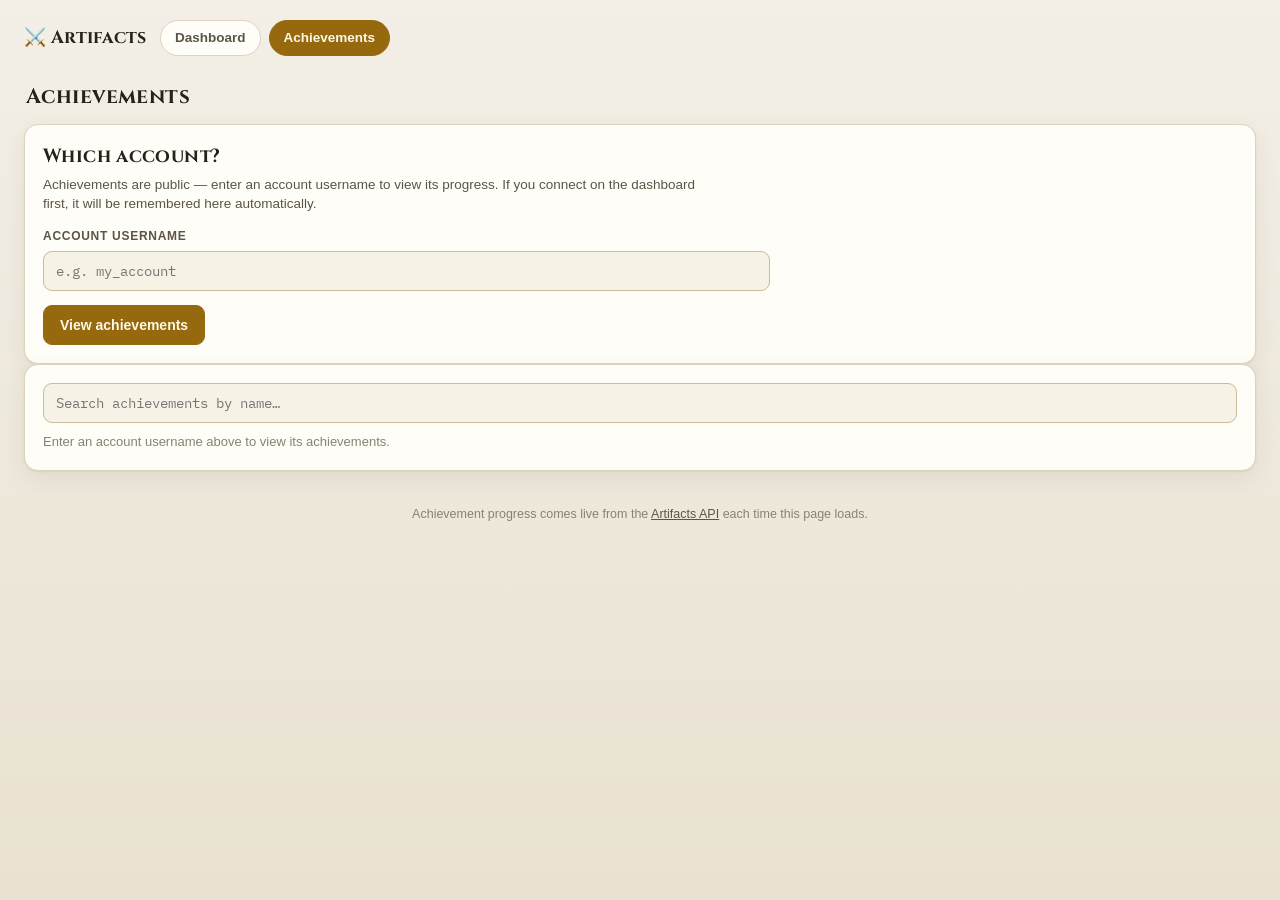
==== achievements.html @ 8bf21bf4 "Achievements page with cards, completion highlight, name search; site navbar" ====
<!doctype html>
<html lang="en">
  <head>
    <meta charset="utf-8" />
    <meta name="viewport" content="width=device-width, initial-scale=1, viewport-fit=cover" />
    <meta name="color-scheme" content="light dark" />
    <link rel="icon" href="data:," />
    <title>Artifacts Achievements</title>
    <link rel="preconnect" href="https://fonts.googleapis.com" />
    <link rel="preconnect" href="https://fonts.gstatic.com" crossorigin />
    <link href="https://fonts.googleapis.com/css2?family=Cinzel:wght@600;700&family=IBM+Plex+Mono:wght@400;500;600&display=swap" rel="stylesheet" />
    <link rel="stylesheet" href="./styles.css" />
  </head>
  <body>
    <div class="wrap">
      <nav class="site-nav" aria-label="Site">
        <span class="nav-brand">⚔️ Artifacts</span>
        <a href="./index.html" class="nav-link">Dashboard</a>
        <a href="./achievements.html" class="nav-link active" aria-current="page">Achievements</a>
      </nav>

      <div class="section-head">
        <h2>Achievements</h2>
        <span class="count" id="achCount"></span>
        <span class="spacer"></span>
        <span class="count" id="achPoints"></span>
      </div>

      <!-- Shown only when no account is saved from the dashboard -->
      <section class="panel hidden" id="accountPanel" aria-labelledby="accountHeading">
        <h2 id="accountHeading">Which account?</h2>
        <p class="sub">Achievements are public — enter an account username to view its progress.
          If you connect on the dashboard first, it will be remembered here automatically.</p>
        <div class="form-grid">
          <label class="field">
            <span>Account username</span>
            <input type="text" id="accountInput" autocomplete="off" spellcheck="false" placeholder="e.g. my_account" />
          </label>
        </div>
        <div class="actions">
          <button type="button" class="primary" id="accountBtn">View achievements</button>
        </div>
        <div class="banner" id="accountBanner" role="alert"></div>
      </section>

      <div class="panel ach-panel">
        <div class="bank-filters">
          <input type="text" id="achSearch" autocomplete="off" spellcheck="false"
                 placeholder="Search achievements by name…" aria-label="Search achievements by name" />
        </div>
        <div id="achContent">
          <div class="log-empty">Loading achievements…</div>
        </div>
      </div>

      <footer>
        Achievement progress comes live from the
        <a href="https://api.artifactsmmo.com/openapi.json" target="_blank" rel="noopener">Artifacts API</a>
        each time this page loads.
      </footer>
    </div>

    <script type="module" src="./js/achievements.js"></script>
  </body>
</html>
---- styles.css ----
:root {
  color-scheme: light;
  --bg: #f3efe6;
  --bg-deep: #e9e2d2;
  --surface: #fffdf7;
  --surface-2: #f7f2e6;
  --surface-3: #efe8d8;
  --ink: #262119;
  --ink-2: #5c5546;
  --ink-3: #8a8171;
  --line: #ddd3bd;
  --line-strong: #c9bb9c;
  --accent: #96690f;
  --accent-strong: #7c5507;
  --accent-soft: #f3e5c3;
  --gold: #b8860b;
  --hp: #3e7d3a;
  --hp-mid: #b07d10;
  --hp-low: #b23a2e;
  --xp: #2f6f8f;
  --cd: #8a5a12;
  --ready: #3e7d3a;
  --danger: #a93226;
  --danger-bg: #fbeae7;
  --ok-bg: #e9f2e4;
  --shadow: 0 1px 2px rgba(60, 48, 20, .07), 0 8px 24px rgba(60, 48, 20, .07);
  --radius: 14px;
}
@media (prefers-color-scheme: dark) {
  :root {
    color-scheme: dark;
    --bg: #16130e;
    --bg-deep: #100e0a;
    --surface: #211d16;
    --surface-2: #28231a;
    --surface-3: #2f2a1f;
    --ink: #ece5d3;
    --ink-2: #b3a98f;
    --ink-3: #857c68;
    --line: #3a3425;
    --line-strong: #4d4630;
    --accent: #dfa92e;
    --accent-strong: #f0bc45;
    --accent-soft: #3a2f14;
    --gold: #dfa92e;
    --hp: #6fbf63;
    --hp-mid: #dfa92e;
    --hp-low: #e0655a;
    --xp: #5ea8cc;
    --cd: #dfa92e;
    --ready: #6fbf63;
    --danger: #ef8a7d;
    --danger-bg: #3a1d18;
    --ok-bg: #22331c;
    --shadow: 0 1px 2px rgba(0,0,0,.4), 0 10px 28px rgba(0,0,0,.35);
  }
}
* { box-sizing: border-box; }
html { -webkit-text-size-adjust: 100%; }
body {
  margin: 0;
  background: linear-gradient(180deg, var(--bg) 0%, var(--bg-deep) 100%);
  background-attachment: fixed;
  color: var(--ink);
  font-family: ui-sans-system, -apple-system, "Segoe UI", Roboto, Helvetica, Arial, sans-serif;
  font-size: 15px;
  line-height: 1.45;
}
.mono { font-family: "IBM Plex Mono", ui-monospace, SFMono-Regular, Menlo, monospace; }
/* Full-bleed layout: use as much horizontal space as the viewport offers. */
.wrap { margin: 0; padding: 20px 24px 56px; }
@media (max-width: 640px) { .wrap { padding: 16px 12px 48px; } }

/* ---------- status strip ---------- */
.status-strip {
  display: flex; flex-wrap: wrap; gap: 8px; align-items: center;
  margin-bottom: 14px;
}
.pill {
  display: inline-flex; align-items: center; gap: 7px;
  background: var(--surface); border: 1px solid var(--line);
  border-radius: 999px; padding: 5px 12px; font-size: 12.5px; color: var(--ink-2);
}
.pill strong { color: var(--ink); font-weight: 600; }
.dot { width: 8px; height: 8px; border-radius: 50%; background: var(--ink-3); flex: none; }
.dot.on { background: var(--ready); box-shadow: 0 0 0 3px color-mix(in srgb, var(--ready) 22%, transparent); }
.dot.err { background: var(--danger); }
.strip-spacer { flex: 1; }
.updated { font-size: 12.5px; color: var(--ink-3); }

/* ---------- connection panel ---------- */
.panel {
  background: var(--surface); border: 1px solid var(--line); border-radius: var(--radius);
  box-shadow: var(--shadow); padding: 18px;
}
.panel h2 {
  font-family: "Cinzel", Georgia, serif; font-size: 19px; letter-spacing: .02em;
  margin: 0 0 4px;
}
.panel .sub { margin: 0 0 14px; color: var(--ink-2); font-size: 13.5px; max-width: 90ch; }
.panel .sub a { color: var(--accent-strong); }
.form-grid { display: grid; grid-template-columns: 1fr; gap: 12px; }
@media (min-width: 760px) {
  .form-grid { grid-template-columns: 1.6fr 1fr; }
}
label.field { display: block; }
label.field > span {
  display: block; font-size: 12px; font-weight: 600; letter-spacing: .06em;
  text-transform: uppercase; color: var(--ink-2); margin-bottom: 6px;
}
.input-row { display: flex; gap: 8px; }
input[type="text"], input[type="password"], select {
  width: 100%; min-width: 0; flex: 1;
  background: var(--surface-2); color: var(--ink);
  border: 1px solid var(--line-strong); border-radius: 9px;
  padding: 10px 12px; font-size: 14px; font-family: "IBM Plex Mono", ui-monospace, monospace;
}
select { font-family: inherit; cursor: pointer; }
input:focus-visible, button:focus-visible, summary:focus-visible {
  outline: 2px solid var(--accent); outline-offset: 2px;
}
.hint { font-size: 12.5px; color: var(--ink-3); margin-top: 6px; }
.actions { display: flex; flex-wrap: wrap; gap: 8px; margin-top: 14px; align-items: center; }
button {
  font: inherit; cursor: pointer; border-radius: 9px; border: 1px solid var(--line-strong);
  background: var(--surface-2); color: var(--ink); padding: 9px 16px; font-size: 14px; font-weight: 600;
}
button:hover { border-color: var(--accent); }
button:disabled { opacity: .55; cursor: default; }
button.primary { background: var(--accent); border-color: var(--accent); color: #fff8e7; }
@media (prefers-color-scheme: dark) { button.primary { color: #241a02; } }
button.primary:hover { background: var(--accent-strong); }
button.ghost { background: transparent; }
button.small { padding: 6px 11px; font-size: 13px; }
.toggle {
  display: inline-flex; align-items: center; gap: 8px; font-size: 13.5px; color: var(--ink-2);
  cursor: pointer; user-select: none; background: none; border: none; padding: 6px 4px; font-weight: 500;
}
.toggle .track {
  width: 36px; height: 20px; border-radius: 999px; background: var(--surface-3);
  border: 1px solid var(--line-strong); position: relative; flex: none; transition: background .15s;
}
.toggle .track::after {
  content: ""; position: absolute; top: 2px; left: 2px; width: 14px; height: 14px;
  border-radius: 50%; background: var(--ink-3); transition: left .15s, background .15s;
}
.toggle[aria-pressed="true"] .track { background: var(--accent-soft); }
.toggle[aria-pressed="true"] .track::after { left: 18px; background: var(--accent); }
.account-chip {
  display: none; margin-top: 14px; padding: 10px 12px; border-radius: 10px;
  background: var(--ok-bg); font-size: 13.5px; flex-wrap: wrap; gap: 6px 16px;
}
.account-chip.show { display: flex; }
.account-chip .mono { font-size: 13px; }

.banner {
  display: none; margin-top: 14px; border-radius: 10px; padding: 11px 13px; font-size: 14px;
}
.banner.show { display: block; }
.banner.error { background: var(--danger-bg); color: var(--danger); border: 1px solid color-mix(in srgb, var(--danger) 40%, transparent); }
.banner.info { background: var(--accent-soft); color: var(--ink); border: 1px solid var(--line-strong); }

/* ---------- section head ---------- */
.section-head {
  display: flex; flex-wrap: wrap; align-items: baseline; gap: 8px 14px; margin: 26px 2px 12px;
}
.section-head h2 { font-family: "Cinzel", Georgia, serif; font-size: 21px; margin: 0; letter-spacing: .02em; }
.section-head .count { color: var(--ink-2); font-size: 14px; }
.section-head .spacer { flex: 1; }

/* ---------- character cards ---------- */
.grid { display: grid; grid-template-columns: 1fr; gap: 16px; }
@media (min-width: 560px) { .grid { grid-template-columns: repeat(auto-fill, minmax(360px, 1fr)); } }
.card {
  background: var(--surface); border: 1px solid var(--line); border-radius: var(--radius);
  box-shadow: var(--shadow); padding: 16px; display: flex; flex-direction: column; gap: 13px;
  min-width: 0;
}
.card-top { display: flex; gap: 12px; align-items: center; min-width: 0; }
.avatar {
  width: 56px; height: 56px; border-radius: 12px; flex: none; position: relative; overflow: hidden;
  background: var(--accent-soft); border: 1px solid var(--line-strong);
  display: flex; align-items: center; justify-content: center;
  font-family: "Cinzel", Georgia, serif; font-weight: 700; font-size: 20px; color: var(--accent-strong);
}
.avatar img { position: absolute; inset: 0; width: 100%; height: 100%; object-fit: contain; image-rendering: pixelated; }
.card-id { min-width: 0; flex: 1; }
.card-name {
  font-family: "Cinzel", Georgia, serif; font-size: 19px; font-weight: 700; line-height: 1.15;
  overflow-wrap: anywhere;
}
.card-meta { color: var(--ink-2); font-size: 13px; display: flex; flex-wrap: wrap; gap: 4px 10px; margin-top: 2px; }
.lvl {
  flex: none; text-align: center; background: var(--surface-2); border: 1px solid var(--line);
  border-radius: 10px; padding: 5px 10px;
}
.lvl .n { font-family: "IBM Plex Mono", monospace; font-size: 18px; font-weight: 600; line-height: 1.1; }
.lvl .t { font-size: 10.5px; letter-spacing: .08em; text-transform: uppercase; color: var(--ink-3); }

.loc {
  display: flex; flex-wrap: wrap; gap: 6px; align-items: center;
  background: var(--surface-2); border: 1px solid var(--line); border-radius: 10px; padding: 8px 11px;
  font-size: 13.5px;
}
.loc .place { font-weight: 600; }
.loc .coords { color: var(--ink-2); }
.tag {
  font-size: 11px; font-weight: 600; letter-spacing: .05em; text-transform: uppercase;
  background: var(--surface-3); border: 1px solid var(--line); color: var(--ink-2);
  padding: 2px 7px; border-radius: 999px; flex: none;
}

.bar-row { display: grid; gap: 5px; }
/* Health + Combat XP share one row for vertical density. */
.bars-row { display: grid; grid-template-columns: 1fr 1fr; gap: 12px; }
@media (max-width: 520px) { .bars-row { grid-template-columns: 1fr; } }
.bar-head { display: flex; justify-content: space-between; align-items: baseline; font-size: 13px; }
.bar-head .lbl { font-weight: 600; display: inline-flex; gap: 6px; align-items: center; }
.bar-head .val { font-family: "IBM Plex Mono", monospace; font-size: 12.5px; color: var(--ink-2); }
.bar { height: 9px; border-radius: 999px; background: var(--surface-3); overflow: hidden; border: 1px solid var(--line); }
.bar > i { display: block; height: 100%; border-radius: 999px; transition: width .5s ease; }
.bar.hp > i { background: var(--hp); }
.bar.hp.mid > i { background: var(--hp-mid); }
.bar.hp.low > i { background: var(--hp-low); }
.bar.xp > i { background: var(--xp); }
.bar.cd > i { background: var(--cd); transition: width 1s linear; }

.cd-box {
  border: 1px solid var(--line); border-radius: 10px; padding: 9px 11px; background: var(--surface-2);
  display: grid; gap: 6px;
}
.cd-box.ready { background: var(--ok-bg); }
.cd-head { display: flex; justify-content: space-between; align-items: baseline; }
.cd-head .lbl { font-size: 12px; font-weight: 600; letter-spacing: .06em; text-transform: uppercase; color: var(--ink-2); }
.cd-time { font-family: "IBM Plex Mono", monospace; font-size: 17px; font-weight: 600; }
.cd-box.ready .cd-time { color: var(--ready); font-size: 14.5px; }
.cd-sub { font-size: 12.5px; color: var(--ink-3); }

.skill-sec > h3, .log-sec > h3 {
  font-size: 12px; font-weight: 700; letter-spacing: .07em; text-transform: uppercase;
  color: var(--ink-2); margin: 0 0 8px;
}
/* Two skill progress bars per row. */
.skills-grid { display: grid; grid-template-columns: 1fr 1fr; gap: 8px 18px; }
@media (max-width: 480px) { .skills-grid { grid-template-columns: 1fr; } }
.skill { display: grid; gap: 3px; padding: 5px 0; border-bottom: 1px dashed var(--line); align-items: center; min-width: 0; }
.skill-top { display: flex; justify-content: space-between; gap: 10px; align-items: baseline; }
.skill .nm { font-size: 13.5px; }
.skill .lv { font-family: "IBM Plex Mono", monospace; font-size: 13px; font-weight: 600; flex: none; }
.skill .bar { height: 5px; }
.skill .bar > i { background: var(--accent); }
.skill .xpv { font-size: 11.5px; color: var(--ink-3); font-family: "IBM Plex Mono", monospace; }

.task-line {
  font-size: 13.5px; background: var(--accent-soft); border: 1px solid var(--line);
  border-radius: 10px; padding: 8px 11px;
}
.task-line .mono { font-size: 12.5px; }

/* Recent activity (GET /my/logs, grouped per character). */
.log-list {
  display: grid; gap: 6px; max-height: 230px; overflow-y: auto; padding-right: 4px;
}
.log-row { display: flex; gap: 8px; align-items: baseline; font-size: 12.5px; min-width: 0; }
.log-time { color: var(--ink-3); flex: none; font-size: 11.5px; }
.log-desc { color: var(--ink-2); min-width: 0; }
.log-xp { color: var(--good); font-weight: 700; white-space: nowrap; }
.log-cd { color: var(--ink-2); font-size: 11.5px; white-space: nowrap; }
.log-empty { font-size: 13px; color: var(--ink-3); }

details.gear { border-top: 1px solid var(--line); padding-top: 10px; }
details.gear summary { cursor: pointer; font-size: 13.5px; font-weight: 600; color: var(--accent-strong); }
.gear-list { display: flex; flex-wrap: wrap; gap: 6px; margin-top: 9px; }
/* Equipped gear: icons only — the item name lives in the tooltip. */
.gear-item {
  display: inline-flex; align-items: center; justify-content: center;
  background: var(--surface-2); border: 1px solid var(--line); border-radius: 9px; padding: 4px;
  cursor: pointer;
}
.gear-item:hover { border-color: var(--accent); }
.gear-item img { width: 30px; height: 30px; object-fit: contain; image-rendering: pixelated; display: block; }
.inv-line { font-size: 12.5px; color: var(--ink-2); margin-top: 8px; }
.inv-sec { margin-top: 4px; }
.inv-grid {
  display: grid; grid-template-columns: repeat(auto-fill, minmax(64px, 1fr)); gap: 6px;
  margin-top: 8px;
}

/* ---------- bank ---------- */
.bank-panel { margin-bottom: 4px; }
.bank-filters { display: flex; gap: 10px; flex-wrap: wrap; margin-bottom: 10px; }
.bank-filters input[type="text"] { flex: 2 1 240px; }
/* Subtype filter tags (only subtypes present in the bank are shown). */
.type-tags { display: flex; flex-wrap: wrap; gap: 6px; margin-bottom: 12px; }
.typetag {
  font-size: 12.5px; font-weight: 600; padding: 5px 11px; border-radius: 999px;
  background: var(--surface-2); border: 1px solid var(--line); color: var(--ink-2);
  cursor: pointer;
}
.typetag:hover { border-color: var(--accent); }
.typetag .mono { font-size: 11.5px; opacity: .75; }
.typetag[aria-pressed="true"] { background: var(--accent); border-color: var(--accent); color: #fff8e7; }
.typetag[aria-pressed="true"] .mono { opacity: .85; }
@media (prefers-color-scheme: dark) { .typetag[aria-pressed="true"] { color: #241a02; } }
.bank-grid {
  display: grid; grid-template-columns: repeat(auto-fill, minmax(64px, 1fr)); gap: 6px;
  max-height: 440px; overflow-y: auto; padding-right: 4px;
}
/* Dense tiles: 20px icon + quantity; the name lives in the tooltip. */
.item-tile {
  background: var(--surface-2); border: 1px solid var(--line); border-radius: 8px;
  padding: 4px 2px; text-align: center; display: grid; gap: 1px; justify-items: center;
  min-width: 0; cursor: pointer;
}
.item-tile:hover { border-color: var(--accent); }
.item-tile img { width: 20px; height: 20px; object-fit: contain; image-rendering: pixelated; display: block; }
.item-qty { font-size: 11px; color: var(--ink-2); line-height: 1.2; }

/* ---------- item detail dialog ---------- */
.item-dialog {
  border: 1px solid var(--line-strong); border-radius: var(--radius);
  background: var(--surface); color: var(--ink);
  padding: 0; max-width: min(440px, calc(100vw - 32px)); width: 440px;
  box-shadow: var(--shadow);
}
.item-dialog::backdrop { background: rgba(0, 0, 0, 0.45); }
.dialog-head {
  display: flex; align-items: center; justify-content: space-between; gap: 12px;
  padding: 14px 16px 10px; border-bottom: 1px solid var(--line);
}
.dialog-head h3 { margin: 0; font-family: "Cinzel", Georgia, serif; font-size: 18px; }
.dialog-body { padding: 14px 16px 18px; display: grid; gap: 12px; }
.dialog-item-head { display: flex; gap: 12px; align-items: center; }
.dialog-item-head img { width: 48px; height: 48px; object-fit: contain; image-rendering: pixelated; flex: none; }
.dialog-item-name { font-size: 17px; font-weight: 700; }
.dialog-item-code { font-size: 12px; color: var(--ink-3); }
.dialog-tags { display: flex; flex-wrap: wrap; gap: 6px; }
.dialog-tiles { display: flex; flex-wrap: wrap; gap: 6px; }
.dialog-tiles .item-tile { width: 62px; flex: none; }

/* ---------- site nav ---------- */
.site-nav { display: flex; align-items: center; gap: 8px; margin-bottom: 16px; }
.nav-brand { font-family: "Cinzel", serif; font-weight: 700; font-size: 18px; margin-right: 6px; }
.nav-link {
  padding: 7px 14px; border-radius: 999px; border: 1px solid var(--line);
  color: var(--ink-2); text-decoration: none; font-weight: 600; font-size: 13.5px;
  background: var(--surface);
}
.nav-link:hover { border-color: var(--accent); }
.nav-link.active { background: var(--accent); border-color: var(--accent); color: #fff8e7; }
@media (prefers-color-scheme: dark) { .nav-link.active { color: #241a02; } }

/* ---------- achievements ---------- */
.ach-card { display: grid; gap: 9px; align-content: start; }
.ach-card.completed {
  border-color: var(--good);
  box-shadow: inset 0 0 0 1px var(--good);
  background: color-mix(in srgb, var(--good) 9%, var(--surface));
}
.ach-head { display: flex; justify-content: space-between; align-items: baseline; gap: 10px; }
.ach-name { margin: 0; font-size: 16px; }
.ach-points { color: var(--ink-2); font-size: 12.5px; white-space: nowrap; }
.ach-desc { margin: 0; font-size: 13.5px; color: var(--ink-2); }
.ach-objs { display: grid; gap: 8px; }
.ach-obj-top { display: flex; gap: 8px; align-items: baseline; font-size: 12.5px; margin-bottom: 4px; }
.ach-obj-target { font-weight: 600; }
.ach-obj-nums { margin-left: auto; color: var(--ink-2); }
.ach-rewards { display: flex; flex-wrap: wrap; gap: 8px; align-items: center; font-size: 12.5px; }
.ach-rewards-lbl { color: var(--ink-2); font-weight: 600; }
.ach-reward-item {
  display: inline-flex; align-items: center; gap: 4px;
  background: var(--surface-2); border: 1px solid var(--line); border-radius: 8px; padding: 2px 7px 2px 3px;
}
.ach-reward-item img { width: 20px; height: 20px; object-fit: contain; image-rendering: pixelated; display: block; }
.ach-done { color: var(--good); font-weight: 700; font-size: 13px; }
.dialog-desc { margin: 0; font-size: 14px; color: var(--ink-2); }
.dialog-sec h4 {
  font-size: 12px; font-weight: 700; letter-spacing: .07em; text-transform: uppercase;
  color: var(--ink-2); margin: 0 0 6px;
}
.fx-row { display: flex; justify-content: space-between; gap: 10px; font-size: 13.5px; padding: 3px 0; }
.fx-desc { font-size: 12.5px; color: var(--ink-3); margin: 0 0 4px; }

/* ---------- empty / loading ---------- */
.empty {
  border: 1.5px dashed var(--line-strong); border-radius: var(--radius);
  padding: 34px 20px; text-align: center; color: var(--ink-2); background: color-mix(in srgb, var(--surface) 55%, transparent);
}
.empty h3 { font-family: "Cinzel", Georgia, serif; color: var(--ink); margin: 0 0 6px; font-size: 18px; }
.empty p { margin: 0 auto; max-width: 52ch; font-size: 14px; }
.empty a { color: var(--accent-strong); }
.skeleton { border-radius: var(--radius); border: 1px solid var(--line); background: var(--surface); padding: 16px; display: grid; gap: 12px; }
.sk { border-radius: 8px; background: var(--surface-3); animation: pulse 1.3s ease-in-out infinite; }
@keyframes pulse { 0%,100% { opacity: .55; } 50% { opacity: 1; } }
@media (prefers-reduced-motion: reduce) {
  .sk { animation: none; }
  .bar > i { transition: none; }
}
footer { margin-top: 34px; font-size: 12.5px; color: var(--ink-3); text-align: center; }
footer a { color: var(--ink-2); }
.hidden { display: none !important; }
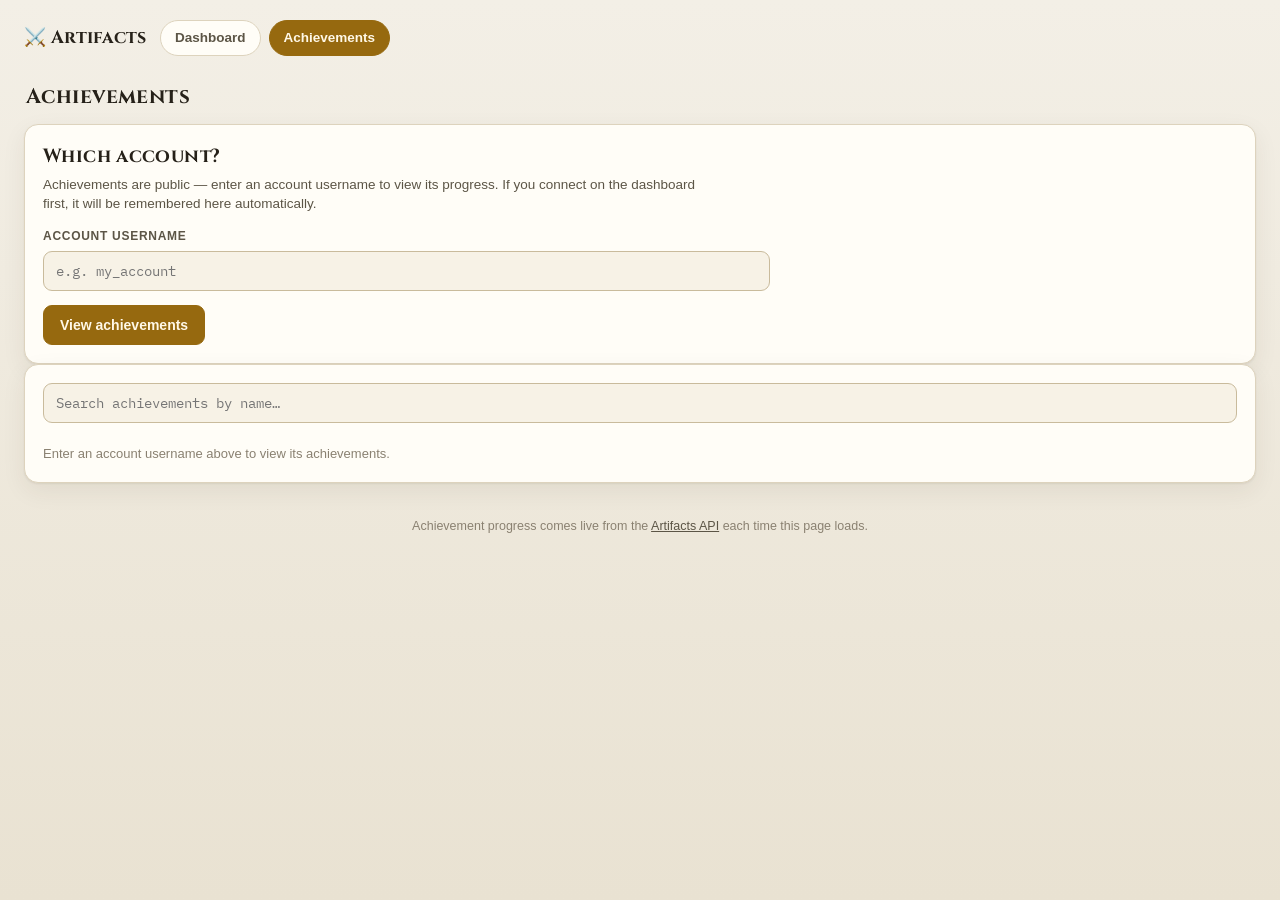
==== commit 77eeab4f: "Achievement quick filters (objective type + completed); clear buttons on search bars" ====
--- a/achievements.html
+++ b/achievements.html
@@ -45,9 +45,13 @@
 
       <div class="panel ach-panel">
         <div class="bank-filters">
-          <input type="text" id="achSearch" autocomplete="off" spellcheck="false"
-                 placeholder="Search achievements by name…" aria-label="Search achievements by name" />
+          <div class="search-wrap">
+            <input type="text" id="achSearch" autocomplete="off" spellcheck="false"
+                   placeholder="Search achievements by name…" aria-label="Search achievements by name" />
+            <button type="button" class="search-clear hidden" id="achSearchClear" aria-label="Clear search">✕</button>
+          </div>
         </div>
+        <div class="type-tags" id="achTags" role="group" aria-label="Filter achievements"></div>
         <div id="achContent">
           <div class="log-empty">Loading achievements…</div>
         </div>
--- a/styles.css
+++ b/styles.css
@@ -290,6 +290,15 @@
 .bank-panel { margin-bottom: 4px; }
 .bank-filters { display: flex; gap: 10px; flex-wrap: wrap; margin-bottom: 10px; }
 .bank-filters input[type="text"] { flex: 2 1 240px; }
+/* Search input with an inline clear (✕) button. */
+.bank-filters .search-wrap { flex: 2 1 240px; display: flex; position: relative; }
+.search-wrap input[type="text"] { flex: 1 1 auto; min-width: 0; padding-right: 34px; }
+.search-clear {
+  position: absolute; right: 6px; top: 50%; transform: translateY(-50%);
+  border: none; background: transparent; color: var(--ink-2); cursor: pointer;
+  font-size: 13px; line-height: 1; padding: 5px 7px; border-radius: 6px;
+}
+.search-clear:hover { color: var(--ink); background: var(--surface-2); }
 /* Subtype filter tags (only subtypes present in the bank are shown). */
 .type-tags { display: flex; flex-wrap: wrap; gap: 6px; margin-bottom: 12px; }
 .typetag {
@@ -362,6 +371,7 @@
 .ach-points { color: var(--ink-2); font-size: 12.5px; white-space: nowrap; }
 .ach-desc { margin: 0; font-size: 13.5px; color: var(--ink-2); }
 .ach-objs { display: grid; gap: 8px; }
+.ach-obj .bar > i { background: var(--accent); }
 .ach-obj-top { display: flex; gap: 8px; align-items: baseline; font-size: 12.5px; margin-bottom: 4px; }
 .ach-obj-target { font-weight: 600; }
 .ach-obj-nums { margin-left: auto; color: var(--ink-2); }
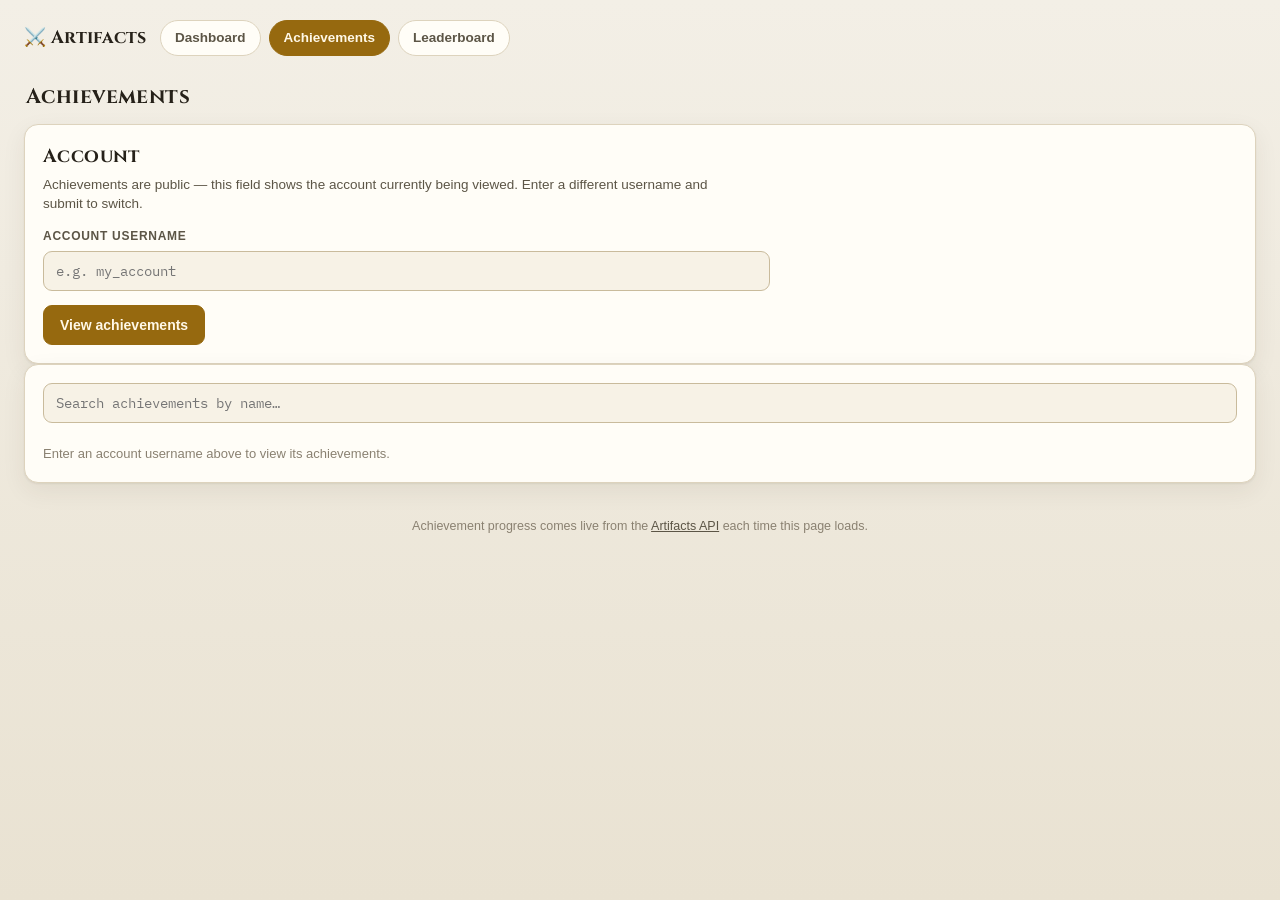
==== commit dc3660cc: "Accounts leaderboard page; achievements account field + ?account= links" ====
--- a/achievements.html
+++ b/achievements.html
@@ -17,6 +17,7 @@
         <span class="nav-brand">⚔️ Artifacts</span>
         <a href="./index.html" class="nav-link">Dashboard</a>
         <a href="./achievements.html" class="nav-link active" aria-current="page">Achievements</a>
+        <a href="./leaderboard.html" class="nav-link">Leaderboard</a>
       </nav>
 
       <div class="section-head">
@@ -26,11 +27,11 @@
         <span class="count" id="achPoints"></span>
       </div>
 
-      <!-- Shown only when no account is saved from the dashboard -->
-      <section class="panel hidden" id="accountPanel" aria-labelledby="accountHeading">
-        <h2 id="accountHeading">Which account?</h2>
-        <p class="sub">Achievements are public — enter an account username to view its progress.
-          If you connect on the dashboard first, it will be remembered here automatically.</p>
+      <!-- Account selector: shows the account being viewed; editable -->
+      <section class="panel" aria-labelledby="accountHeading">
+        <h2 id="accountHeading">Account</h2>
+        <p class="sub">Achievements are public — this field shows the account currently being
+          viewed. Enter a different username and submit to switch.</p>
         <div class="form-grid">
           <label class="field">
             <span>Account username</span>
--- a/styles.css
+++ b/styles.css
@@ -383,6 +383,18 @@
 }
 .ach-reward-item img { width: 20px; height: 20px; object-fit: contain; image-rendering: pixelated; display: block; }
 .ach-done { color: var(--good); font-weight: 700; font-size: 13px; }
+
+/* ---------- leaderboard ---------- */
+.lb-wrap { overflow-x: auto; }
+.lb-table { width: 100%; border-collapse: collapse; font-size: 13.5px; }
+.lb-table th, .lb-table td { padding: 7px 10px; text-align: left; border-bottom: 1px solid var(--line); white-space: nowrap; }
+.lb-table th { color: var(--ink-2); font-size: 12px; text-transform: uppercase; letter-spacing: .04em; }
+.lb-table th.num, .lb-table td.num { text-align: right; }
+.lb-table tbody tr { cursor: pointer; }
+.lb-table tbody tr:hover { background: var(--surface-2); }
+.lb-table tbody tr.own { background: color-mix(in srgb, var(--accent) 12%, transparent); }
+.lb-table a { color: var(--accent-strong); font-weight: 600; text-decoration: none; }
+.lb-table a:hover { text-decoration: underline; }
 .dialog-desc { margin: 0; font-size: 14px; color: var(--ink-2); }
 .dialog-sec h4 {
   font-size: 12px; font-weight: 700; letter-spacing: .07em; text-transform: uppercase;
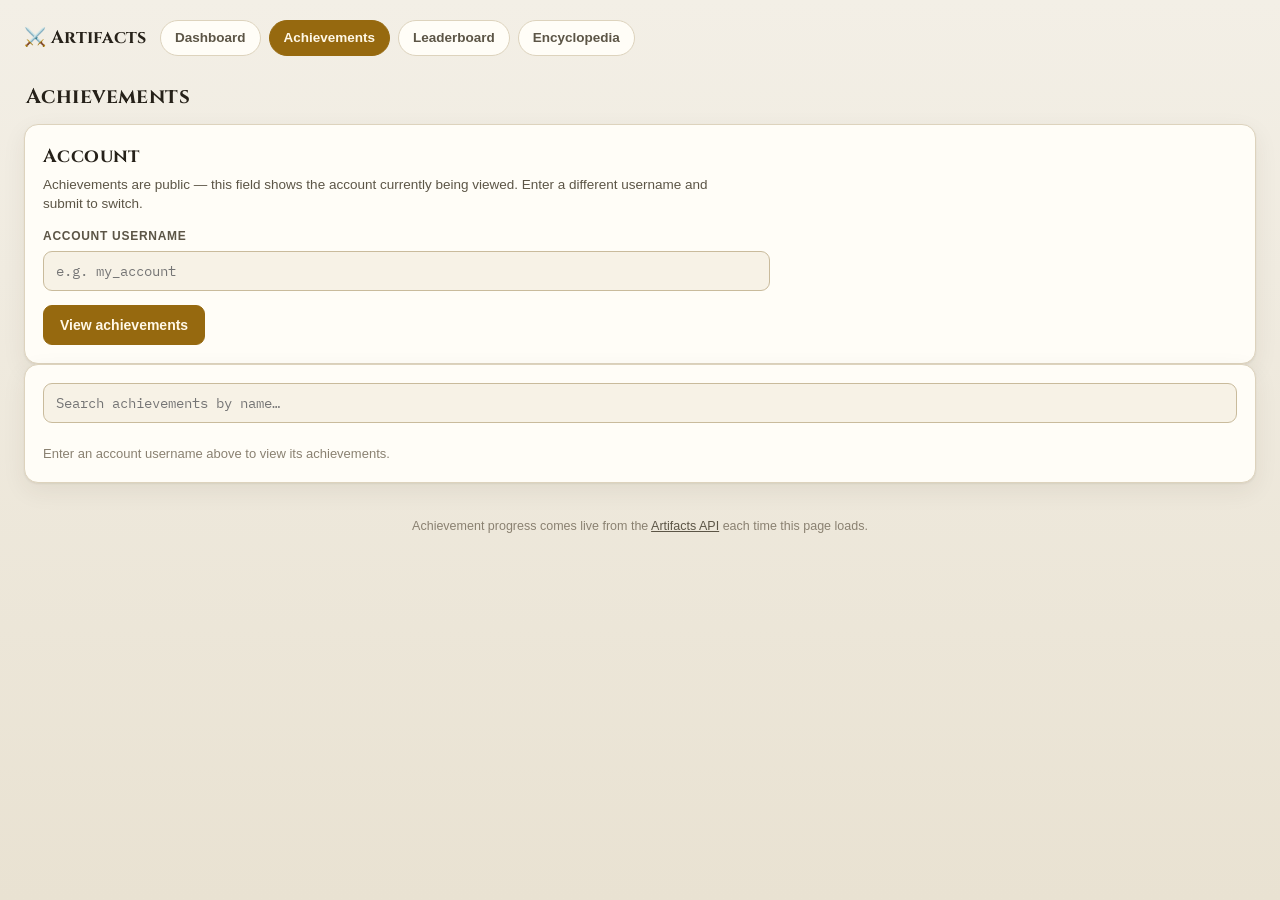
==== commit ed1887b2: "Add Encyclopedia page: all items and monsters with kind/type/subtype filters" ====
--- a/achievements.html
+++ b/achievements.html
@@ -4,7 +4,7 @@
     <meta charset="utf-8" />
     <meta name="viewport" content="width=device-width, initial-scale=1, viewport-fit=cover" />
     <meta name="color-scheme" content="light dark" />
-    <link rel="icon" href="data:," />
+    <link rel="icon" type="image/png" href="https://artifactsmmo.com/images/monsters/chicken.png" />
     <title>Artifacts Achievements</title>
     <link rel="preconnect" href="https://fonts.googleapis.com" />
     <link rel="preconnect" href="https://fonts.gstatic.com" crossorigin />
@@ -18,6 +18,7 @@
         <a href="./index.html" class="nav-link">Dashboard</a>
         <a href="./achievements.html" class="nav-link active" aria-current="page">Achievements</a>
         <a href="./leaderboard.html" class="nav-link">Leaderboard</a>
+        <a href="./encyclopedia.html" class="nav-link">Encyclopedia</a>
       </nav>
 
       <div class="section-head">
--- a/styles.css
+++ b/styles.css
@@ -347,6 +347,29 @@
 .dialog-tiles { display: flex; flex-wrap: wrap; gap: 6px; }
 .dialog-tiles .item-tile { width: 62px; flex: none; }
 
+/* ---------- active events ---------- */
+.events-list { display: grid; gap: 12px; }
+.event-row { display: grid; gap: 2px; padding-bottom: 12px; border-bottom: 1px solid var(--line); }
+.event-row:last-child { padding-bottom: 0; border-bottom: none; }
+.event-name { font-weight: 700; font-size: 15.5px; }
+.event-code { font-size: 12px; color: var(--ink-3); font-weight: 400; }
+.event-meta { font-size: 13.5px; color: var(--ink-2); }
+
+/* ---------- pi logs ---------- */
+.pi-state { font-size: 13px; color: var(--ink-2); margin-bottom: 10px; }
+.pi-state .mono { color: var(--ink); }
+.pi-autoscroll {
+  display: inline-flex; align-items: center; gap: 5px;
+  font-size: 12.5px; color: var(--ink-2); cursor: pointer; user-select: none;
+}
+.pi-autoscroll input { accent-color: var(--accent); margin: 0; }
+.pi-logs {
+  margin: 0; background: #000; color: #fff; border: 1px solid #000; border-radius: 10px;
+  font-family: "IBM Plex Mono", monospace; font-size: 12px; line-height: 1.5;
+  padding: 12px 14px; max-height: 380px; overflow: auto;
+  white-space: pre-wrap; word-break: break-word;
+}
+
 /* ---------- site nav ---------- */
 .site-nav { display: flex; align-items: center; gap: 8px; margin-bottom: 16px; }
 .nav-brand { font-family: "Cinzel", serif; font-weight: 700; font-size: 18px; margin-right: 6px; }
@@ -368,6 +391,7 @@
 }
 .ach-head { display: flex; justify-content: space-between; align-items: baseline; gap: 10px; }
 .ach-name { margin: 0; font-size: 16px; }
+.ach-code { font-size: 12px; color: var(--ink-3); margin-top: 2px; }
 .ach-points { color: var(--ink-2); font-size: 12.5px; white-space: nowrap; }
 .ach-desc { margin: 0; font-size: 13.5px; color: var(--ink-2); }
 .ach-objs { display: grid; gap: 8px; }
@@ -400,6 +424,19 @@
   font-size: 12px; font-weight: 700; letter-spacing: .07em; text-transform: uppercase;
   color: var(--ink-2); margin: 0 0 6px;
 }
+.json-sec { min-width: 0; }
+.json-sec summary {
+  font-size: 12px; font-weight: 700; letter-spacing: .07em; text-transform: uppercase;
+  color: var(--ink-2); cursor: pointer;
+}
+.json-sec summary:hover { color: var(--ink); }
+.item-json {
+  margin: 8px 0 0; background: var(--surface-2); border: 1px solid var(--line);
+  border-radius: 8px; padding: 10px 12px; max-height: 280px; max-width: 100%;
+  box-sizing: border-box; overflow-y: auto; overflow-x: hidden;
+  font-family: "IBM Plex Mono", monospace; font-size: 11.5px; line-height: 1.5;
+  white-space: pre-wrap; overflow-wrap: anywhere; color: var(--ink);
+}
 .fx-row { display: flex; justify-content: space-between; gap: 10px; font-size: 13.5px; padding: 3px 0; }
 .fx-desc { font-size: 12.5px; color: var(--ink-3); margin: 0 0 4px; }
 
@@ -421,3 +458,72 @@
 footer { margin-top: 34px; font-size: 12.5px; color: var(--ink-3); text-align: center; }
 footer a { color: var(--ink-2); }
 .hidden { display: none !important; }
+
+/* ---------- Characters Summary ---------- */
+.summary-panel { padding: 10px 12px; }
+.summary-grid {
+  display: grid; gap: 8px;
+  grid-template-columns: repeat(auto-fit, minmax(300px, 1fr));
+}
+.summary-row {
+  display: flex; gap: 10px; align-items: flex-start; min-width: 0;
+  padding: 8px 10px; border: 1px solid var(--line); border-radius: 10px;
+  background: var(--surface-2);
+}
+.summary-cd { position: relative; width: 40px; height: 40px; flex: none; }
+.summary-cd svg { width: 40px; height: 40px; transform: rotate(-90deg); }
+.cd-ring-bg { fill: none; stroke: var(--line); stroke-width: 4; }
+.cd-ring-fg { fill: none; stroke: var(--cd); stroke-width: 4; stroke-linecap: round; }
+.summary-cd.ready .cd-ring-fg { stroke: var(--ready); }
+.summary-cd-label {
+  position: absolute; inset: 0; display: flex; align-items: center; justify-content: center;
+  font-family: "IBM Plex Mono", ui-monospace, monospace; font-size: 10px;
+}
+.summary-body { min-width: 0; flex: 1; }
+.summary-name { font-weight: 600; font-size: 13.5px; line-height: 1.3; }
+.summary-name .mono { color: var(--ink-2); font-weight: 400; font-size: 12px; }
+.summary-etas { display: flex; flex-wrap: wrap; gap: 2px 10px; margin-top: 1px; font-size: 12.5px; color: var(--ink-2); }
+.sum-eta b { color: var(--ink); font-weight: 600; }
+.sum-none { color: var(--ink-3); }
+
+/* ---------- Seasonal Offerings ---------- */
+.offerings-panel { padding: 12px 14px; }
+.offerings-meta {
+  display: flex; flex-wrap: wrap; gap: 4px 16px;
+  font-size: 13px; color: var(--ink-2); margin-bottom: 10px;
+}
+.offerings-meta strong { color: var(--ink); font-weight: 600; }
+.offerings-grid {
+  display: grid; gap: 10px;
+  grid-template-columns: repeat(auto-fit, minmax(280px, 1fr));
+}
+.off-cat {
+  border: 1px solid var(--line); border-radius: 10px;
+  background: var(--surface-2); padding: 8px 10px; min-width: 0;
+}
+.off-cat-head {
+  display: flex; justify-content: space-between; align-items: baseline;
+  margin-bottom: 6px;
+}
+.off-cat-head h3 { margin: 0; font-size: 14.5px; }
+.off-cat-head .count { color: var(--ink-2); font-size: 12px; }
+.off-row {
+  display: flex; gap: 8px; align-items: center; min-width: 0;
+  padding: 4px 0; border-top: 1px solid var(--line);
+}
+.off-row:first-of-type { border-top: none; }
+.off-bracket { font-size: 12px; color: var(--ink-2); white-space: nowrap; min-width: 64px; }
+.off-row .item-tile { flex: none; }
+.off-detail { min-width: 0; flex: 1; font-size: 12.5px; color: var(--ink-2); }
+.off-favor { color: var(--ink); }
+
+/* ---------- encyclopedia ---------- */
+.ency-panel { padding: 12px 14px; }
+.ency-filters { margin-bottom: 12px; }
+.ency-filter-group { display: flex; gap: 10px; align-items: baseline; margin-top: 8px; }
+.ency-filter-label { font-size: 12.5px; font-weight: 600; color: var(--ink-2); flex: none; min-width: 52px; }
+.ency-filter-group .type-tags { margin-bottom: 0; }
+.ency-grid {
+  display: grid; grid-template-columns: repeat(auto-fill, minmax(64px, 1fr)); gap: 6px;
+}
+.ency-grid .item-qty { display: none; }
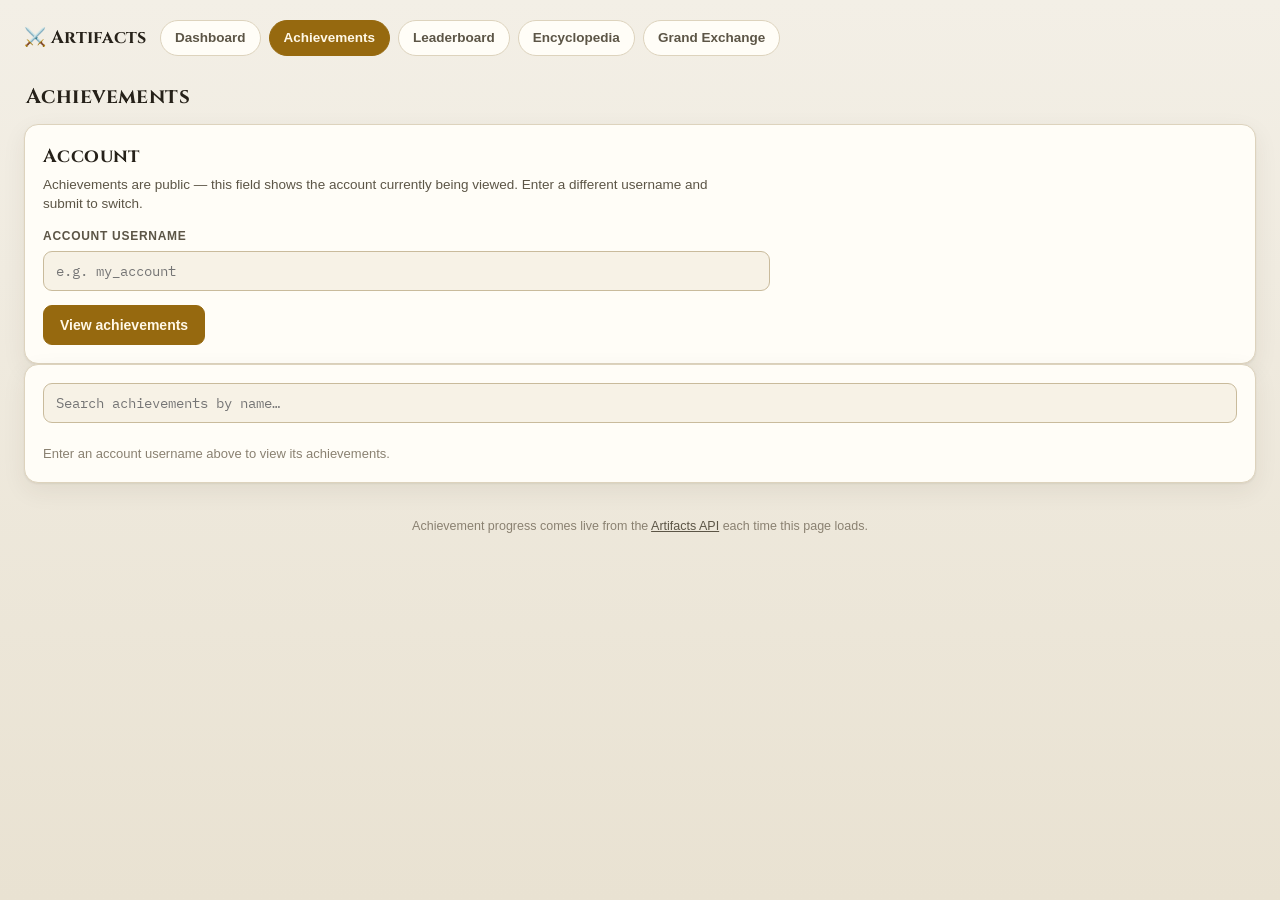
==== commit 14e3c21a: "Add Grand Exchange page: buy/sell order book with partial item-code search" ====
--- a/achievements.html
+++ b/achievements.html
@@ -19,6 +19,7 @@
         <a href="./achievements.html" class="nav-link active" aria-current="page">Achievements</a>
         <a href="./leaderboard.html" class="nav-link">Leaderboard</a>
         <a href="./encyclopedia.html" class="nav-link">Encyclopedia</a>
+        <a href="./grandexchange.html" class="nav-link">Grand Exchange</a>
       </nav>
 
       <div class="section-head">
--- a/styles.css
+++ b/styles.css
@@ -524,6 +524,44 @@
 .ency-filter-label { font-size: 12.5px; font-weight: 600; color: var(--ink-2); flex: none; min-width: 52px; }
 .ency-filter-group .type-tags { margin-bottom: 0; }
 .ency-grid {
-  display: grid; grid-template-columns: repeat(auto-fill, minmax(64px, 1fr)); gap: 6px;
-}
-.ency-grid .item-qty { display: none; }
+  display: grid; grid-template-columns: repeat(auto-fill, minmax(180px, 1fr)); gap: 8px;
+}
+.ency-card {
+  display: flex; align-items: center; gap: 10px; min-width: 0;
+  background: var(--surface-2); border: 1px solid var(--line); border-radius: 8px;
+  padding: 6px 10px; cursor: pointer;
+}
+.ency-card:hover { border-color: var(--accent); }
+.ency-card img {
+  width: 30px; height: 30px; object-fit: contain; image-rendering: pixelated;
+  flex: none; display: block;
+}
+.ency-card-text { min-width: 0; flex: 1; }
+.ency-card-name {
+  font-size: 12.5px; color: var(--ink);
+  white-space: nowrap; overflow: hidden; text-overflow: ellipsis;
+}
+.ency-card-lvl { font-size: 11px; color: var(--ink-2); }
+
+/* ---------- grand exchange ---------- */
+.ge-panel { padding: 12px 14px; }
+.ge-controls { display: flex; gap: 12px; align-items: center; flex-wrap: wrap; margin-bottom: 10px; }
+.ge-search { flex: 1; min-width: 220px; }
+.ge-controls .type-tags { margin-bottom: 0; }
+.ge-note { font-size: 12.5px; color: var(--ink-2); margin-bottom: 8px; }
+.ge-list { display: flex; flex-direction: column; }
+.ge-row {
+  display: grid; gap: 10px; align-items: center;
+  grid-template-columns: 40px minmax(120px, 1fr) 64px 110px 110px minmax(80px, 1fr) 44px;
+  padding: 6px 4px; border-top: 1px solid var(--line); font-size: 13px;
+}
+.ge-row:first-child { border-top: none; }
+.ge-row .item-tile { width: 36px; padding: 3px 2px; background: none; border: none; }
+.ge-row .item-tile:hover { border: none; background: var(--surface-2); }
+.ge-row .item-tile img { width: 30px; height: 30px; }
+.ge-name { min-width: 0; white-space: nowrap; overflow: hidden; text-overflow: ellipsis; }
+.ge-qty { color: var(--ink-2); }
+.ge-price, .ge-total { text-align: right; }
+.ge-per { font-size: 10.5px; color: var(--ink-2); }
+.ge-seller { min-width: 0; white-space: nowrap; overflow: hidden; text-overflow: ellipsis; color: var(--ink-2); }
+.ge-age { text-align: right; color: var(--ink-2); }
